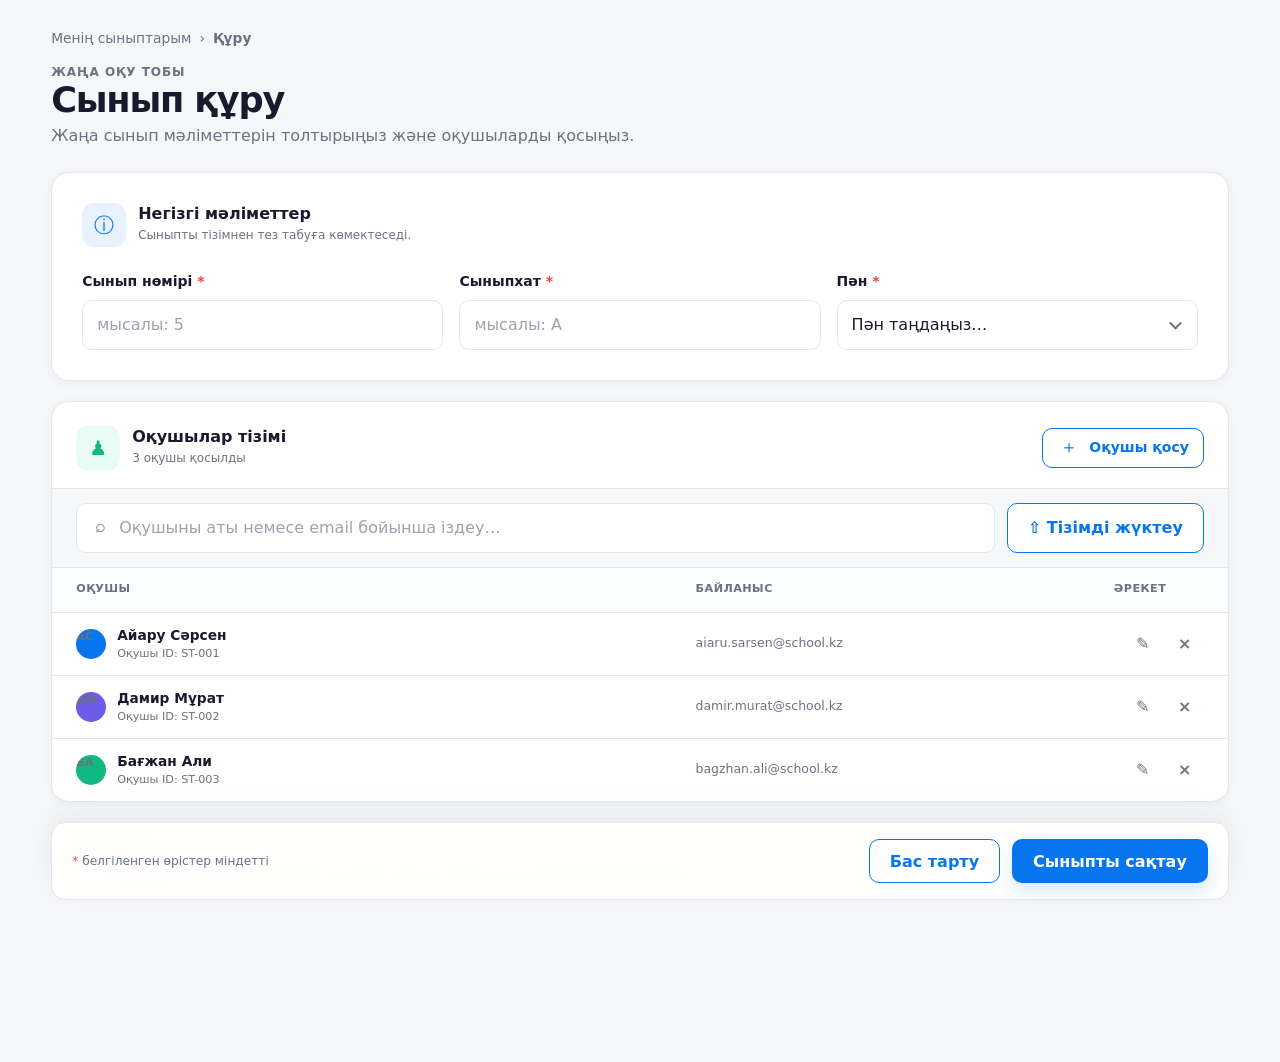
==== class-create.html @ 6f1d169f "Add Daryn AI classes frontend" ====
<!doctype html>
<html lang="kk">
<head>
  <meta charset="utf-8">
  <meta name="viewport" content="width=device-width, initial-scale=1">
  <meta name="description" content="Daryn AI — жаңа сынып құру және оқушыларды қосу.">
  <title>Сынып құру — Daryn AI</title>
  <link rel="icon" href="favicon.svg" type="image/svg+xml">
  <link rel="stylesheet" href="styles.css">
</head>
<body>
  <a class="skip-link" href="#main">Негізгі мазмұнға өту</a>
  <div class="class-shell">
    <main class="app-main class-main" id="main">
      <nav class="breadcrumb" aria-label="Нан үгінділері"><a href="classes.html">Менің сыныптарым</a><span aria-hidden="true">›</span><strong>Құру</strong></nav>
      <header class="classes-page-head">
        <div><p class="eyebrow">Жаңа оқу тобы</p><h1>Сынып құру</h1><p>Жаңа сынып мәліметтерін толтырыңыз және оқушыларды қосыңыз.</p></div>
      </header>

      <form class="class-form-wrap" id="class-form" data-mode="create" action="classes.html">
        <section class="card form-panel" aria-labelledby="base-title">
          <div class="panel-heading"><div class="panel-heading-main"><span class="icon-box" aria-hidden="true">ⓘ</span><div><h2 id="base-title">Негізгі мәліметтер</h2><p>Сыныпты тізімнен тез табуға көмектеседі.</p></div></div></div>
          <div class="class-fields">
            <div class="field"><label for="class-number">Сынып нөмірі <span class="required">*</span></label><input class="control" id="class-number" name="class-number" inputmode="numeric" placeholder="мысалы: 5" required></div>
            <div class="field"><label for="class-letter">Сыныпхат <span class="required">*</span></label><input class="control" id="class-letter" name="class-letter" maxlength="2" placeholder="мысалы: А" required></div>
            <div class="field"><label for="class-subject">Пән <span class="required">*</span></label><span class="select-shell"><select class="select-control" id="class-subject" name="class-subject" required><option value="">Пән таңдаңыз…</option><option>Математика</option><option>Биология</option><option>Қазақстан тарихы</option></select></span></div>
          </div>
        </section>

        <section class="card roster-panel" id="students" aria-labelledby="students-title">
          <div class="panel-heading">
            <div class="panel-heading-main"><span class="icon-box" aria-hidden="true" style="color:var(--success);background:var(--success-soft)">♟</span><div><h2 id="students-title">Оқушылар тізімі</h2><p data-student-count>3 оқушы қосылды</p></div></div>
            <button class="btn btn-secondary btn-sm" type="button" data-action="add-student"><span class="icon" aria-hidden="true">＋</span>Оқушы қосу</button>
          </div>
          <div class="roster-toolbar"><label class="search-wrap"><span class="icon" aria-hidden="true">⌕</span><span class="sr-only">Оқушыны іздеу</span><input class="control" type="search" data-student-search placeholder="Оқушыны аты немесе email бойынша іздеу…"></label><button class="btn btn-secondary" type="button" data-action="import-students">⇧ Тізімді жүктеу</button></div>
          <div class="student-list-head" aria-hidden="true"><span>Оқушы</span><span>Байланыс</span><span>Әрекет</span></div>
          <ol class="student-list" data-student-list>
            <li class="student-row"><div class="student-person"><span class="student-avatar">АС</span><div><strong>Айару Сәрсен</strong><span>Оқушы ID: ST-001</span></div></div><span class="student-contact">aiaru.sarsen@school.kz</span><span class="tag tag-green">Қосылды</span><div class="student-actions"><button class="tool-btn" type="button" aria-label="Айару Сәрсенді өңдеу">✎</button><button class="tool-btn" type="button" aria-label="Айару Сәрсенді жою">×</button></div></li>
            <li class="student-row"><div class="student-person"><span class="student-avatar purple">ДМ</span><div><strong>Дамир Мұрат</strong><span>Оқушы ID: ST-002</span></div></div><span class="student-contact">damir.murat@school.kz</span><span class="tag tag-green">Қосылды</span><div class="student-actions"><button class="tool-btn" type="button" aria-label="Дамир Мұратты өңдеу">✎</button><button class="tool-btn" type="button" aria-label="Дамир Мұратты жою">×</button></div></li>
            <li class="student-row"><div class="student-person"><span class="student-avatar green">БА</span><div><strong>Бағжан Али</strong><span>Оқушы ID: ST-003</span></div></div><span class="student-contact">bagzhan.ali@school.kz</span><span class="tag tag-green">Қосылды</span><div class="student-actions"><button class="tool-btn" type="button" aria-label="Бағжан Алиді өңдеу">✎</button><button class="tool-btn" type="button" aria-label="Бағжан Алиді жою">×</button></div></li>
          </ol>
        </section>

        <aside class="tip-card"><span class="icon" aria-hidden="true">●</span><div><strong>Кеңес</strong><p>Оқушыларды сүйреп апарып ретін өзгерте аласыз. Оқушы атын кейін де өңдеуге болады.</p></div></aside>
        <div class="class-form-actions"><p><span class="required">*</span> белгіленген өрістер міндетті</p><div class="row"><a class="btn btn-secondary" href="classes.html">Бас тарту</a><button class="btn btn-primary" type="submit">Сыныпты сақтау</button></div></div>
      </form>
    </main>

  </div>
  <script src="app.js" defer></script>
</body>
</html>
---- styles.css ----
:root {
  color-scheme: light;
  --primary: #0775ed;
  --primary-hover: #0868d3;
  --primary-dark: #0554b0;
  --primary-light: #e8f2fe;
  --secondary: #6c5ce7;
  --secondary-light: #eeeafd;
  --background: #ffffff;
  --surface: #f5f7fa;
  --surface-strong: #eef2f7;
  --text: #1a1a2e;
  --text-soft: #6b7280;
  --border: #e5e7eb;
  --success: #10b981;
  --success-soft: #e8fbf4;
  --error: #ef4444;
  --error-soft: #fff0f0;
  --warning: #f59e0b;
  --warning-soft: #fff8e5;
  --team-b: #ff6b35;
  --shadow-sm: 0 2px 8px rgb(15 23 42 / 0.05);
  --shadow-md: 0 14px 34px rgb(15 23 42 / 0.09);
  --radius-sm: 8px;
  --radius-md: 12px;
  --radius-lg: 18px;
  --sidebar: 240px;
  --content: 1240px;
  --space-1: 4px;
  --space-2: 8px;
  --space-3: 12px;
  --space-4: 16px;
  --space-6: 24px;
  --space-8: 32px;
  --space-12: 48px;
  --space-16: 64px;
  --space-24: 96px;
  font-family: Inter, ui-sans-serif, system-ui, -apple-system, BlinkMacSystemFont, "Segoe UI", sans-serif;
  font-synthesis: none;
}

* { box-sizing: border-box; }
html { scroll-behavior: smooth; }
body { margin: 0; color: var(--text); background: var(--background); line-height: 1.5; }
button, input, textarea, select { font: inherit; }
button, a, summary, select { -webkit-tap-highlight-color: transparent; }
button { border: 0; }
a { color: inherit; text-decoration: none; }
img, svg { display: block; max-width: 100%; }
h1, h2, h3, h4, p { margin-top: 0; }
h1 { font-size: clamp(2rem, 4vw, 3rem); line-height: 1.08; letter-spacing: -0.035em; }
h2 { font-size: clamp(1.7rem, 3vw, 2.25rem); line-height: 1.15; letter-spacing: -0.025em; }
h3 { font-size: clamp(1.25rem, 2vw, 1.75rem); line-height: 1.22; }
h4 { font-size: 1.375rem; line-height: 1.3; }
:focus-visible { outline: 3px solid rgb(7 117 237 / 0.28); outline-offset: 3px; }
::selection { color: #fff; background: var(--primary); }

.skip-link { position: fixed; top: 8px; left: 8px; z-index: 100; padding: 10px 14px; border-radius: 8px; color: #fff; background: var(--primary-dark); transform: translateY(-160%); }
.skip-link:focus { transform: translateY(0); }
.sr-only { position: absolute; width: 1px; height: 1px; padding: 0; margin: -1px; overflow: hidden; clip: rect(0, 0, 0, 0); white-space: nowrap; border: 0; }
.muted { color: var(--text-soft); }
.caption { font-size: 0.75rem; color: var(--text-soft); }
.eyebrow { margin-bottom: 8px; color: var(--primary); font-size: 0.75rem; font-weight: 800; letter-spacing: 0.08em; text-transform: uppercase; }
.stack { display: grid; gap: var(--space-4); }
.row { display: flex; align-items: center; gap: var(--space-3); }
.row-between { display: flex; align-items: center; justify-content: space-between; gap: var(--space-4); }
.icon { display: inline-grid; width: 24px; height: 24px; flex: 0 0 24px; place-items: center; font-size: 1.15rem; line-height: 1; }
.icon-box { display: inline-grid; width: 44px; height: 44px; flex: 0 0 44px; place-items: center; border-radius: 12px; color: var(--primary); background: var(--primary-light); font-size: 1.25rem; }
.divider { height: 1px; margin: var(--space-6) 0; background: var(--border); }

/* Buttons */
.btn { display: inline-flex; min-height: 44px; align-items: center; justify-content: center; gap: 8px; padding: 10px 20px; border: 1px solid transparent; border-radius: 10px; font-weight: 750; line-height: 1.2; cursor: pointer; transition: 160ms ease; }
.btn:hover { transform: translateY(-1px); }
.btn:active { transform: translateY(0); }
.btn-primary { color: #fff; background: var(--primary); box-shadow: 0 8px 18px rgb(7 117 237 / 0.17); }
.btn-primary:hover { background: var(--primary-hover); }
.btn-primary:active { background: var(--primary-dark); }
.btn-secondary { color: var(--primary); border-color: var(--primary); background: #fff; }
.btn-secondary:hover { background: var(--primary-light); }
.btn-ghost { color: var(--primary); background: transparent; }
.btn-ghost:hover { background: var(--primary-light); }
.btn-success { color: #fff; background: var(--success); }
.btn-danger { color: #fff; background: var(--error); }
.btn[disabled], .btn.is-disabled { color: #a9afb9; border-color: #e4e7eb; background: #eef0f3; box-shadow: none; cursor: not-allowed; transform: none; }
.btn-sm { min-height: 36px; padding: 7px 14px; font-size: 0.875rem; }
.btn-lg { min-height: 52px; padding: 14px 26px; font-size: 1.0625rem; }
.btn-icon { width: 44px; padding: 0; border-radius: 50%; }
.btn-block { width: 100%; }

/* Forms */
.field { display: grid; gap: 8px; }
.field > label, .field-label { color: var(--text); font-size: 0.875rem; font-weight: 750; }
.control, .select-control, .textarea-control { width: 100%; min-height: 48px; padding: 12px 14px; color: var(--text); border: 1px solid var(--border); border-radius: 10px; background: #fff; transition: 160ms ease; }
.control::placeholder, .textarea-control::placeholder { color: #9ca3af; }
.control:hover, .select-control:hover, .textarea-control:hover { border-color: #bdc7d5; }
.control:focus, .select-control:focus, .textarea-control:focus { border-color: var(--primary); outline: 3px solid rgb(7 117 237 / 0.13); }
.control:disabled, .select-control:disabled, .textarea-control:disabled { color: #9ca3af; background: var(--surface); cursor: not-allowed; }
.select-shell { position: relative; display: block; min-width: 0; }
.select-shell::after {
  content: "";
  position: absolute;
  top: 50%;
  right: 18px;
  width: 7px;
  height: 7px;
  border-right: 2px solid var(--text-soft);
  border-bottom: 2px solid var(--text-soft);
  pointer-events: none;
  transform: translateY(-70%) rotate(45deg);
  transition: border-color 160ms ease;
}
.select-shell:focus-within::after { border-color: var(--primary); }
.select-shell .select-control {
  padding-right: 44px;
  appearance: none;
  -webkit-appearance: none;
  cursor: pointer;
}
.select-shell .select-control::-ms-expand { display: none; }
.select-control option { color: var(--text); background: #fff; }
.textarea-control { min-height: 112px; resize: vertical; }
.field-error .control { border-color: var(--error); }
.field-error .hint { color: var(--error); }
.field-success .control { padding-right: 44px; border-color: var(--success); background: linear-gradient(90deg, #fff 90%, var(--success-soft)); }
.hint { color: var(--text-soft); font-size: 0.75rem; }
.search-wrap { position: relative; }
.search-wrap .control { padding-left: 42px; }
.search-wrap .icon { position: absolute; top: 12px; left: 12px; color: var(--text-soft); }
.checkbox-row { display: flex; align-items: flex-start; gap: 10px; font-size: 0.9rem; }
.checkbox-row input { width: 18px; height: 18px; margin-top: 2px; accent-color: var(--primary); }
.segmented { display: grid; grid-template-columns: repeat(4, minmax(64px, 1fr)); gap: 8px; }
.segmented input { position: absolute; opacity: 0; pointer-events: none; }
.segmented label { display: grid; min-height: 42px; place-items: center; border: 1px solid var(--border); border-radius: 9px; cursor: pointer; }
.segmented input:checked + label { color: #fff; border-color: var(--primary); background: var(--primary); }

/* Shared cards and badges */
.card { border: 1px solid var(--border); border-radius: var(--radius-lg); background: #fff; box-shadow: var(--shadow-sm); }
.card-pad { padding: clamp(18px, 2.4vw, 28px); }
.tag { display: inline-flex; min-height: 28px; align-items: center; gap: 6px; padding: 4px 11px; border-radius: 8px; font-size: 0.8125rem; font-weight: 750; white-space: nowrap; }
.tag-blue { color: #075fbf; background: #e7f2ff; }
.tag-green { color: #087e59; background: #dcfaee; }
.tag-purple { color: #5946c7; background: #ede9fe; }
.tag-orange { color: #a34716; background: #fff0e5; }
.tag-yellow { color: #845300; background: #fff4c7; }
.tag-red { color: #b4232d; background: #fee7e7; }
.badge-solid { color: #fff; }
.bg-blue { background: var(--primary); }
.bg-purple { background: var(--secondary); }
.bg-green { background: var(--success); }
.bg-orange { background: #e98213; }
.bg-red { background: var(--error); }
.difficulty { display: inline-flex; align-items: center; gap: 8px; }
.difficulty::before { width: 10px; height: 10px; border-radius: 50%; background: currentColor; content: ""; }

/* App shell */
.app-shell { min-height: 100dvh; padding-left: var(--sidebar); background: var(--surface); }
.sidebar { position: fixed; inset: 0 auto 0 0; z-index: 30; display: flex; width: var(--sidebar); flex-direction: column; padding: 24px 16px; border-right: 1px solid var(--border); background: #fff; }
.brand { display: flex; align-items: center; gap: 10px; padding: 0 10px 24px; color: var(--primary); font-size: 1.35rem; font-weight: 850; letter-spacing: -0.03em; }
.brand-mark { display: grid; width: 34px; height: 34px; place-items: center; border-radius: 10px; color: #fff; background: linear-gradient(145deg, #1a8eff, var(--primary-dark)); font-size: 0.95rem; }
.side-nav { display: grid; gap: 5px; }
.side-nav a { display: flex; min-height: 44px; align-items: center; gap: 12px; padding: 10px 12px; border-radius: 10px; color: var(--text-soft); font-size: 0.9rem; font-weight: 650; }
.side-nav a:hover { color: var(--text); background: var(--surface); }
.side-nav a[aria-current="page"] { color: var(--primary); background: var(--primary-light); }
.side-section { margin: 22px 12px 8px; color: #9ca3af; font-size: 0.68rem; font-weight: 800; letter-spacing: 0.09em; text-transform: uppercase; }
.profile-mini { display: flex; align-items: center; gap: 10px; margin-top: auto; padding: 12px 10px 0; border-top: 1px solid var(--border); }
.avatar { display: grid; width: 42px; height: 42px; flex: 0 0 42px; place-items: center; border-radius: 50%; color: var(--primary); background: var(--primary-light); font-weight: 850; }
.profile-mini strong { display: block; font-size: 0.82rem; }
.profile-mini span { color: var(--text-soft); font-size: 0.72rem; }
.app-main { width: 100%; max-width: 1600px; margin: 0 auto; padding: 28px clamp(20px, 4vw, 52px) 64px; }
.app-topbar { display: flex; min-height: 64px; align-items: center; justify-content: space-between; gap: 20px; margin-bottom: 26px; }
.app-topbar h1 { margin: 0; font-size: clamp(1.45rem, 2.5vw, 2rem); }
.top-actions { display: flex; align-items: center; gap: 10px; }
.mobile-bar { display: none; }
.bottom-nav { display: none; }

.tabs { display: flex; gap: 24px; margin-bottom: 24px; border-bottom: 1px solid var(--border); overflow-x: auto; scrollbar-width: none; }
.tabs a, .tabs button { min-height: 44px; flex: 0 0 auto; padding: 10px 2px; color: var(--text-soft); border-bottom: 3px solid transparent; background: none; font-weight: 700; cursor: pointer; }
.tabs a[aria-current="page"], .tabs button.is-active { color: var(--primary); border-bottom-color: var(--primary); }

/* Presentation dashboard */
.section-head { display: flex; align-items: end; justify-content: space-between; gap: 16px; margin: 34px 0 16px; }
.section-head h2 { margin: 0; font-size: 1.15rem; }
.text-link { color: var(--primary); font-size: 0.86rem; font-weight: 750; }
.presentation-grid { display: grid; grid-template-columns: repeat(3, minmax(0, 1fr)); gap: 18px; }
.presentation-grid.compact { grid-template-columns: repeat(4, minmax(0, 1fr)); }
.presentation-card { position: relative; min-height: 154px; padding: 20px; overflow: hidden; border: 1px solid transparent; border-radius: 14px; box-shadow: var(--shadow-sm); }
.presentation-card::after { position: absolute; right: -38px; bottom: -52px; width: 128px; height: 128px; border: 22px solid rgb(255 255 255 / 0.52); border-radius: 50%; content: ""; }
.presentation-card h3 { max-width: 82%; margin: 20px 0 6px; font-size: 1.05rem; }
.presentation-card p { max-width: 78%; margin: 0; color: var(--text-soft); font-size: 0.78rem; }
.presentation-grid.compact .presentation-card { min-height: 196px; }
.presentation-grid.compact .presentation-card p { display: -webkit-box; max-width: 72%; overflow: hidden; -webkit-box-orient: vertical; -webkit-line-clamp: 2; line-height: 1.3; }
.presentation-card .tag { position: relative; z-index: 1; }
.tone-mint { border-color: #bee8d6; background: #eaf9f2; }
.tone-sky { border-color: #bddcf7; background: #eaf5ff; }
.tone-lilac { border-color: #d9cff8; background: #f1edff; }
.tone-sand { border-color: #f1ddb0; background: #fff7df; }
.tone-rose { border-color: #efcbd0; background: #fff1f3; }
.tone-slate { border-color: #d6dde8; background: #f5f7fa; }
.card-meta { position: absolute; right: 18px; bottom: 14px; left: 18px; z-index: 2; display: flex; justify-content: space-between; color: var(--text-soft); font-size: 0.72rem; }
.create-card { display: grid; min-height: 154px; place-items: center; padding: 20px; border: 1.5px dashed #bdc9da; border-radius: 14px; color: var(--primary); background: #fff; text-align: center; }
.create-card .plus { display: grid; width: 42px; height: 42px; margin: 0 auto 10px; place-items: center; border-radius: 50%; color: #fff; background: var(--primary); font-size: 1.5rem; }
.pagination { display: flex; align-items: center; justify-content: flex-end; gap: 8px; margin-top: 24px; }
.page-pill { display: grid; min-width: 36px; height: 36px; place-items: center; border: 1px solid var(--border); border-radius: 8px; background: #fff; }
.page-pill.active { color: #fff; border-color: var(--primary); background: var(--primary); }

/* Generator */
.generator-wrap { max-width: 860px; margin: 0 auto; }
.generator-card { padding: clamp(22px, 4vw, 42px); }
.generator-card h2 { margin-bottom: 6px; font-size: 1.6rem; }
.form-grid { display: grid; grid-template-columns: repeat(2, minmax(0, 1fr)); gap: 18px; }
.form-grid .full { grid-column: 1 / -1; }
.theme-grid { display: grid; grid-template-columns: repeat(4, minmax(90px, 1fr)); gap: 12px; }
.theme-option { position: relative; }
.theme-option input { position: absolute; opacity: 0; }
.theme-option label { display: grid; gap: 8px; color: var(--text-soft); font-size: 0.75rem; cursor: pointer; }
.theme-swatch { height: 74px; border: 2px solid transparent; border-radius: 10px; box-shadow: inset 0 0 0 1px rgb(15 23 42 / 0.08); }
.theme-option input:checked + label .theme-swatch { border-color: var(--primary-dark); outline: 3px solid rgb(7 117 237 / 0.18); }
.swatch-classic { background: linear-gradient(135deg, #1b8df8, #0754b2); }
.swatch-light { background: linear-gradient(135deg, #f6fbff 58%, #76b9fb 58%); }
.swatch-warm { background: linear-gradient(135deg, #fff7df 58%, #ffb34c 58%); }
.swatch-dark { background: linear-gradient(135deg, #11152d 58%, #705be9 58%); }
.form-actions { display: flex; justify-content: flex-end; gap: 10px; margin-top: 26px; }

/* Classes */
.class-shell { min-height: 100dvh; background: var(--surface); }
.class-main { max-width: none; }
.classes-page-head { display: flex; align-items: flex-start; justify-content: space-between; gap: 24px; margin-bottom: 24px; }
.classes-page-head h1 { margin-bottom: 5px; font-size: clamp(1.7rem, 3vw, 2.2rem); }
.classes-page-head p { margin: 0; color: var(--text-soft); }
.class-stats { display: grid; grid-template-columns: repeat(3, minmax(0, 1fr)) auto; align-items: center; gap: 0; padding: 20px; }
.class-stat { display: grid; min-width: 0; grid-template-columns: 48px minmax(0, 1fr); align-items: center; gap: 12px; padding: 0 20px; border-right: 1px solid var(--border); }
.class-stat:first-child { padding-left: 0; }
.class-stat:nth-child(3) { border-right: 0; }
.class-stat strong { display: block; font-size: 1.45rem; line-height: 1.15; }
.class-stat span:last-child { color: var(--text-soft); font-size: 0.76rem; font-weight: 650; }
.class-stat-badges { display: flex; flex-wrap: wrap; justify-content: flex-end; gap: 8px; padding-left: 20px; }
.view-mode-input { position: absolute; width: 1px; height: 1px; opacity: 0; }
.class-toolbar { display: grid; grid-template-columns: minmax(240px, 1fr) 180px 170px auto; gap: 12px; margin: 24px 0 18px; }
.view-toggle { display: flex; gap: 8px; }
.view-toggle .tool-btn { border: 1px solid var(--border); background: #fff; box-shadow: var(--shadow-sm); cursor: pointer; }
#class-view-grid:checked ~ .class-toolbar .view-toggle label[for="class-view-grid"],
#class-view-list:checked ~ .class-toolbar .view-toggle label[for="class-view-list"] {
  color: var(--primary);
  border-color: #bfdbfe;
  background: var(--primary-light);
}
#class-view-grid:focus-visible ~ .class-toolbar .view-toggle label[for="class-view-grid"],
#class-view-list:focus-visible ~ .class-toolbar .view-toggle label[for="class-view-list"] {
  outline: 3px solid rgb(7 117 237 / 0.28);
  outline-offset: 3px;
}
.classes-grid { display: grid; grid-template-columns: repeat(3, minmax(0, 1fr)); gap: 18px; }
#class-view-list:checked ~ .classes-grid { grid-template-columns: 1fr; }
#class-view-list:checked ~ .classes-grid .class-card {
  display: grid;
  grid-template-columns: minmax(230px, 1.2fr) 240px minmax(220px, 1fr) 220px;
  align-items: center;
  gap: 20px;
}
#class-view-list:checked ~ .classes-grid .class-metrics { margin: 0; }
#class-view-list:checked ~ .classes-grid .class-students-preview { min-width: 0; }
#class-view-list:checked ~ .classes-grid .class-card-actions { margin: 0; padding: 0; border-top: 0; }
.class-card { padding: 20px; }
.class-card-head { display: grid; grid-template-columns: 48px minmax(0, 1fr) auto; align-items: start; gap: 12px; }
.class-mark { display: grid; width: 48px; height: 48px; place-items: center; border-radius: 14px; color: #fff; background: linear-gradient(145deg, #4e8dff, #1754da); font-weight: 850; }
.class-mark.purple { background: linear-gradient(145deg, #a152ef, #7622dc); }
.class-mark.green { background: linear-gradient(145deg, #22c998, #078877); }
.class-mark.orange { background: linear-gradient(145deg, #ffaf40, #df7310); }
.class-mark.rose { background: linear-gradient(145deg, #fb6e9b, #d6306d); }
.class-mark.indigo { background: linear-gradient(145deg, #6f7cff, #4436c7); }
.class-card h2 { margin: 3px 0 2px; font-size: 1rem; letter-spacing: 0; }
.class-subject { margin: 0; color: var(--text-soft); font-size: 0.78rem; }
.class-metrics { display: grid; grid-template-columns: repeat(2, minmax(0, 1fr)); gap: 10px; margin: 18px 0; }
.class-metric { padding: 14px 12px; border-radius: 11px; background: var(--surface); }
.class-metric strong { display: block; margin-bottom: 3px; font-size: 1.1rem; }
.class-metric span { color: var(--text-soft); font-size: 0.68rem; font-weight: 650; }
.class-students-preview { display: flex; min-height: 38px; align-items: center; justify-content: space-between; gap: 12px; }
.avatar-stack { display: flex; padding-left: 4px; }
.avatar-stack .student-avatar { margin-left: -6px; border: 2px solid #fff; }
.student-avatar { display: grid; width: 30px; height: 30px; flex: 0 0 30px; place-items: center; border-radius: 50%; color: #fff; background: var(--primary); font-size: 0.62rem; font-weight: 800; }
.student-avatar.green { background: var(--success); }
.student-avatar.purple { background: var(--secondary); }
.student-avatar.orange { background: var(--warning); }
.student-avatar.rose { background: #ec4899; }
.student-avatar.slate { background: #94a3b8; }
.class-card-actions { display: grid; grid-template-columns: repeat(2, minmax(0, 1fr)); gap: 8px; padding-top: 16px; margin-top: 12px; border-top: 1px solid var(--border); }
.class-form-wrap { display: grid; gap: 20px; }
.breadcrumb { display: flex; flex-wrap: wrap; align-items: center; gap: 8px; margin-bottom: 14px; color: var(--text-soft); font-size: 0.86rem; }
.breadcrumb a:hover { color: var(--primary); }
.form-panel { padding: clamp(20px, 3vw, 30px); }
.panel-heading { display: flex; align-items: center; justify-content: space-between; gap: 18px; margin-bottom: 24px; }
.panel-heading-main { display: flex; align-items: center; gap: 12px; }
.panel-heading h2 { margin: 0 0 2px; font-size: 1rem; letter-spacing: 0; }
.panel-heading p { margin: 0; color: var(--text-soft); font-size: 0.75rem; }
.class-fields { display: grid; grid-template-columns: repeat(3, minmax(0, 1fr)); gap: 16px; }
.required { color: var(--error); }
.roster-panel { padding: 0; overflow: hidden; scroll-margin-top: 18px; }
.roster-panel .panel-heading { padding: 24px 24px 18px; margin: 0; }
.roster-toolbar { display: grid; grid-template-columns: minmax(220px, 1fr) auto; gap: 12px; padding: 14px 24px; border-top: 1px solid var(--border); border-bottom: 1px solid var(--border); background: var(--surface); }
.student-list { padding: 0; margin: 0; list-style: none; }
.student-list-head, .student-row { display: grid; grid-template-columns: minmax(220px, 1.5fr) minmax(180px, 1fr) 90px; align-items: center; gap: 16px; padding: 12px 24px; }
.student-list-head { min-height: 44px; color: var(--text-soft); background: #fbfcfd; font-size: 0.7rem; font-weight: 800; letter-spacing: 0.04em; text-transform: uppercase; }
.student-row { min-height: 62px; border-top: 1px solid var(--border); }
.student-row[hidden], .class-card[hidden] { display: none !important; }
.student-list-head + .student-row { border-top: 0; }
.student-row:hover { background: #fbfdff; }
.student-person { display: flex; min-width: 0; align-items: center; gap: 11px; }
.student-person strong, .student-person span { overflow: hidden; text-overflow: ellipsis; white-space: nowrap; }
.student-person strong { display: block; font-size: 0.86rem; }
.student-person span { display: block; color: var(--text-soft); font-size: 0.7rem; }
.student-contact { min-width: 0; overflow: hidden; color: var(--text-soft); font-size: 0.78rem; text-overflow: ellipsis; white-space: nowrap; }
.student-row > .tag { display: none; }
.student-actions { display: flex; justify-content: flex-end; gap: 4px; }
.tip-card { display: flex; align-items: flex-start; gap: 12px; padding: 18px 22px; color: #9a5500; border: 1px solid #f6c643; border-radius: 14px; background: #fff9e9; }
.tip-card strong { display: block; margin-bottom: 2px; font-size: 0.85rem; }
.tip-card p { margin: 0; color: #bd6b05; font-size: 0.76rem; }
.class-form-actions { position: sticky; bottom: 0; z-index: 20; display: flex; align-items: center; justify-content: space-between; gap: 16px; padding: 16px 20px; border: 1px solid var(--border); border-radius: 14px; background: rgb(255 255 255 / 0.94); box-shadow: 0 -10px 30px rgb(15 23 42 / 0.06); backdrop-filter: blur(14px); }
.class-form-actions p { margin: 0; color: var(--text-soft); font-size: 0.76rem; }
.class-form-actions .row { flex-wrap: wrap; }
.empty-filter-message { padding: 34px 20px; margin: 0; color: var(--text-soft); border: 1px dashed var(--border); border-radius: 14px; background: #fff; text-align: center; }
.student-dialog {
  width: min(calc(100% - 32px), 520px);
  padding: 0;
  border: 0;
  border-radius: 18px;
  color: var(--text);
  background: #fff;
  box-shadow: 0 24px 80px rgb(15 23 42 / 0.24);
}
.student-dialog::backdrop { background: rgb(15 23 42 / 0.48); backdrop-filter: blur(3px); }
.student-dialog-card { padding: 24px; }
.student-dialog-head { display: flex; align-items: flex-start; justify-content: space-between; gap: 18px; margin-bottom: 22px; }
.student-dialog-head h2 { margin: 2px 0 0; font-size: 1.3rem; }
.student-dialog-fields { display: grid; gap: 16px; }
.student-dialog-actions { display: flex; justify-content: flex-end; gap: 10px; padding-top: 22px; margin-top: 22px; border-top: 1px solid var(--border); }
.app-toast {
  position: fixed;
  right: 22px;
  bottom: 22px;
  z-index: 100;
  max-width: min(420px, calc(100% - 32px));
  padding: 13px 18px;
  color: #fff;
  border-radius: 12px;
  background: #0f766e;
  box-shadow: 0 14px 38px rgb(15 23 42 / 0.22);
  font-size: 0.86rem;
  font-weight: 750;
  opacity: 0;
  pointer-events: none;
  transform: translateY(12px);
  transition: opacity 180ms ease, transform 180ms ease;
}
.app-toast[data-type="warning"] { background: #b45309; }
.app-toast.is-visible { opacity: 1; transform: translateY(0); }

/* Editor */
.editor-page { min-height: 100dvh; background: #e9edf3; }
.editor-topbar { position: sticky; top: 0; z-index: 30; display: grid; min-height: 64px; grid-template-columns: 280px 1fr 310px; align-items: center; gap: 14px; padding: 0 18px; border-bottom: 1px solid var(--border); background: #fff; }
.editor-topbar .brand { padding: 0; font-size: 1rem; }
.format-tools { display: flex; align-items: center; justify-content: center; gap: 5px; }
.tool-btn { display: grid; min-width: 38px; height: 38px; padding: 0 9px; place-items: center; border-radius: 8px; color: var(--text-soft); background: transparent; font-weight: 750; cursor: pointer; }
.tool-btn:hover, .tool-btn.active { color: var(--primary); background: var(--primary-light); }
.editor-actions { display: flex; justify-content: flex-end; gap: 8px; }
.editor-layout { display: grid; min-height: calc(100dvh - 64px); grid-template-columns: 230px minmax(0, 1fr) 300px; }
.slides-panel, .settings-panel { padding: 18px; background: #fff; }
.slides-panel { border-right: 1px solid var(--border); }
.settings-panel { border-left: 1px solid var(--border); }
.panel-title { display: flex; align-items: center; justify-content: space-between; margin-bottom: 14px; font-size: 0.85rem; font-weight: 800; }
.slide-list { display: grid; gap: 12px; counter-reset: slides; }
.slide-thumb { position: relative; aspect-ratio: 16 / 9; margin-left: 22px; border: 2px solid transparent; border-radius: 8px; background: #fff; box-shadow: inset 0 0 0 1px var(--border); overflow: hidden; }
.slide-thumb::before { position: absolute; left: -22px; color: var(--text-soft); counter-increment: slides; content: counter(slides); font-size: 0.7rem; }
.slide-thumb.active { border-color: var(--primary); }
.mini-band { height: 32%; background: linear-gradient(100deg, #188bf7, #0665cf); }
.mini-lines { display: grid; gap: 5px; padding: 10px; }
.mini-lines i { display: block; width: 58%; height: 4px; border-radius: 4px; background: #d8dee8; }
.mini-lines i:first-child { width: 32%; background: #60aaf0; }
.editor-canvas { display: grid; min-width: 0; place-items: center; padding: clamp(24px, 5vw, 70px); overflow: auto; }
.slide-stage { position: relative; width: min(100%, 900px); aspect-ratio: 16 / 9; overflow: hidden; border-radius: 4px; background: #fff; box-shadow: 0 18px 46px rgb(15 23 42 / 0.16); }
.slide-hero { position: relative; display: grid; height: 48%; place-items: center; overflow: hidden; color: #fff; background: linear-gradient(120deg, #1d91fa, #0763c8); text-align: center; }
.slide-hero::before, .slide-hero::after { position: absolute; width: 190px; height: 190px; border-radius: 50%; background: rgb(255 255 255 / 0.07); content: ""; }
.slide-hero::before { top: -90px; left: -40px; }
.slide-hero::after { right: -65px; bottom: -110px; }
.slide-hero h1 { margin: 0 0 8px; font-size: clamp(1.6rem, 4vw, 3.5rem); }
.slide-body { display: flex; height: 52%; align-items: flex-end; justify-content: space-between; padding: clamp(18px, 4vw, 46px); color: var(--text-soft); font-size: 0.9rem; }
.settings-panel .field { margin-bottom: 16px; }
.color-dots { display: flex; gap: 8px; }
.color-dot { width: 26px; height: 26px; border: 3px solid #fff; border-radius: 50%; box-shadow: 0 0 0 1px var(--border); }
.color-dot.selected { box-shadow: 0 0 0 2px var(--primary); }

/* UI kit documentation */
.kit-body { background: #fff; }
.kit-header { position: sticky; top: 0; z-index: 40; border-bottom: 1px solid var(--border); background: rgb(255 255 255 / 0.93); backdrop-filter: blur(18px); }
.kit-header-inner { display: flex; width: min(100% - 32px, var(--content)); min-height: 68px; align-items: center; justify-content: space-between; gap: 20px; margin: auto; }
.kit-header .brand { padding: 0; }
.kit-nav { display: flex; gap: 18px; overflow-x: auto; }
.kit-nav a { color: var(--text-soft); font-size: 0.86rem; font-weight: 700; white-space: nowrap; }
.kit-nav a:hover { color: var(--primary); }
.kit-main { width: min(100% - 32px, var(--content)); margin: 0 auto; padding: 64px 0 96px; }
.kit-hero { display: grid; grid-template-columns: 1.3fr 0.7fr; align-items: end; gap: 40px; padding-bottom: 60px; border-bottom: 1px solid var(--border); }
.kit-hero h1 { max-width: 760px; margin-bottom: 16px; color: var(--primary); }
.kit-hero p { max-width: 690px; color: var(--text-soft); font-size: 1.1rem; }
.kit-summary { display: grid; grid-template-columns: repeat(2, 1fr); gap: 10px; }
.summary-chip { padding: 14px; border-radius: 12px; background: var(--surface); }
.summary-chip strong { display: block; font-size: 1.25rem; }
.summary-chip span { color: var(--text-soft); font-size: 0.75rem; }
.kit-section { padding: 68px 0; border-bottom: 1px solid var(--border); scroll-margin-top: 70px; }
.kit-section-head { max-width: 780px; margin-bottom: 32px; }
.kit-section-head h2 { margin-bottom: 8px; }
.kit-section-head p { color: var(--text-soft); }
.demo-surface { padding: clamp(18px, 4vw, 38px); border: 1px solid var(--border); border-radius: var(--radius-lg); background: #fff; box-shadow: var(--shadow-sm); }
.demo-surface + .demo-surface { margin-top: 20px; }
.demo-label { margin-bottom: 16px; color: var(--text-soft); font-size: 0.72rem; font-weight: 800; letter-spacing: 0.07em; text-transform: uppercase; }
.swatch-grid { display: grid; grid-template-columns: repeat(5, minmax(0, 1fr)); gap: 18px; }
.color-card { overflow: hidden; border: 1px solid var(--border); border-radius: 12px; }
.color-preview { height: 92px; }
.color-info { padding: 12px; }
.color-info strong { display: block; font-size: 0.86rem; }
.color-info code { color: var(--text-soft); font-size: 0.72rem; }
.type-scale { display: grid; gap: 4px; }
.type-row { display: grid; grid-template-columns: 170px 1fr; align-items: baseline; gap: 24px; padding: 18px 0; border-bottom: 1px solid var(--border); }
.type-row:last-child { border-bottom: 0; }
.type-meta { color: var(--text-soft); font-size: 0.78rem; }
.type-sample { margin: 0; }
.type-h1 { font-size: clamp(2rem, 4vw, 3rem); font-weight: 800; line-height: 1.08; letter-spacing: -0.035em; }
.type-h2 { font-size: clamp(1.7rem, 3vw, 2.25rem); font-weight: 800; line-height: 1.15; letter-spacing: -0.025em; }
.type-h3 { font-size: clamp(1.25rem, 2vw, 1.75rem); font-weight: 700; line-height: 1.22; }
.type-h4 { font-size: 1.375rem; font-weight: 700; line-height: 1.3; }
.button-demo { display: flex; flex-wrap: wrap; align-items: center; gap: 14px; }
.field-demo { display: grid; grid-template-columns: repeat(3, minmax(0, 1fr)); gap: 20px; }
.tag-demo { display: flex; flex-wrap: wrap; gap: 12px; }
.icon-grid { display: grid; grid-template-columns: repeat(8, minmax(70px, 1fr)); gap: 16px; }
.icon-sample { display: grid; min-height: 92px; place-items: center; padding: 12px 6px; border-radius: 12px; background: var(--surface); text-align: center; }
.icon-sample .icon { margin-bottom: 7px; color: var(--text); font-size: 1.45rem; }
.icon-sample span:last-child { color: var(--text-soft); font-size: 0.68rem; }
.game-card-grid, .catalog-grid, .feature-grid, .pricing-grid, .profile-grid, .alert-grid, .stats-grid { display: grid; gap: 18px; }
.game-card-grid { grid-template-columns: repeat(2, minmax(0, 1fr)); }
.game-type-card { position: relative; min-height: 260px; padding: 28px; overflow: hidden; color: #fff; border-radius: 18px; box-shadow: var(--shadow-md); }
.game-type-card::after { position: absolute; right: -60px; bottom: -80px; width: 210px; height: 210px; border: 34px solid rgb(255 255 255 / 0.08); border-radius: 50%; content: ""; }
.game-blue { background: linear-gradient(120deg, #116cd2, #073e98); }
.game-purple { background: linear-gradient(120deg, #6c55d9, #43309d); }
.game-type-card .icon-box { color: #fff; border: 1px solid rgb(255 255 255 / 0.25); background: transparent; }
.game-type-card h3 { margin: 22px 0 8px; }
.game-type-card p { max-width: 440px; color: rgb(255 255 255 / 0.76); }
.game-type-card .btn { position: absolute; right: 24px; bottom: 24px; z-index: 2; }
.quiz-card { padding: 28px; }
.quiz-top { display: flex; justify-content: space-between; gap: 20px; }
.answer-list { display: grid; gap: 10px; margin-top: 20px; }
.answer { padding: 14px 18px; border: 1px solid var(--border); border-radius: 10px; font-weight: 650; }
.answer.selected { color: #0668c9; border: 2px solid var(--primary); background: var(--primary-light); }
.result-card { display: grid; place-items: center; padding: 34px; background: var(--surface); text-align: center; }
.result-card .trophy { color: var(--warning); font-size: 3rem; }
.result-stats { width: 100%; margin: 18px 0; padding: 16px; border-radius: 12px; background: #fff; }
.catalog-grid, .pricing-grid, .profile-grid { grid-template-columns: repeat(3, minmax(0, 1fr)); }
.catalog-card { overflow: hidden; }
.catalog-cover { height: 148px; margin: 14px; border-radius: 14px; }
.catalog-content { padding: 0 16px 18px; }
.catalog-content h3 { margin-bottom: 6px; font-size: 1.05rem; }
.catalog-content p { min-height: 48px; color: var(--text-soft); font-size: 0.82rem; }
.feature-grid { grid-template-columns: repeat(4, minmax(0, 1fr)); }
.feature-card { padding: 20px; background: var(--surface); }
.feature-card h3 { margin: 18px 0 6px; font-size: 1rem; }
.feature-card p { margin: 0; color: var(--text-soft); font-size: 0.82rem; }
.price-card { display: flex; min-height: 420px; flex-direction: column; padding: 26px; }
.price-card.popular { color: #fff; border-color: var(--primary); background: var(--primary); transform: translateY(-10px); }
.price { margin: 10px 0 20px; font-size: 2rem; font-weight: 850; }
.check-list { display: grid; gap: 10px; padding: 0; margin: 0 0 24px; list-style: none; }
.check-list li::before { margin-right: 9px; color: var(--success); content: "✓"; font-weight: 900; }
.popular .check-list li::before { color: #dff8ee; }
.price-card .btn { align-self: flex-start; margin-top: auto; }
.profile-card { padding: 22px; }
.profile-card h3 { margin: 16px 0 4px; font-size: 1rem; }
.profile-card p { color: var(--text-soft); font-size: 0.82rem; }
.profile-stats { display: flex; justify-content: space-between; color: var(--text-soft); font-size: 0.75rem; }
.testimonial { max-width: 520px; padding: 26px; }
.testimonial blockquote { margin: 0 0 18px; padding-left: 16px; border-left: 4px solid var(--primary); font-size: 1.05rem; font-style: italic; }
.promo-card { display: grid; grid-template-columns: 1fr 190px; align-items: center; gap: 24px; padding: 28px; overflow: hidden; }
.promo-card.blue { background: var(--primary-light); }
.promo-card.green { background: var(--success-soft); }
.promo-art { height: 120px; border-radius: 18px; background: linear-gradient(135deg, var(--primary), var(--primary-dark)); }
.promo-card.green .promo-art { background: linear-gradient(135deg, #15c991, #05805f); }
.alert-grid { grid-template-columns: repeat(4, minmax(0, 1fr)); }
.alert-card { display: grid; grid-template-columns: 4px 26px 1fr; gap: 12px; padding: 18px; }
.alert-bar { border-radius: 5px; background: currentColor; }
.alert-card h3 { margin: 0 0 4px; font-size: 0.92rem; }
.alert-card p { margin: 0; color: var(--text-soft); font-size: 0.75rem; }
.stats-grid { grid-template-columns: repeat(2, minmax(0, 1fr)); }
.stat-card { min-height: 180px; padding: 24px; }
.stat-number { margin: 14px 0 4px; font-size: 2.5rem; font-weight: 850; }
.trend { color: var(--success); font-size: 0.8rem; font-weight: 750; }
.donut { display: grid; width: 120px; height: 120px; margin-top: 12px; place-items: center; border-radius: 50%; background: conic-gradient(var(--primary) 0 87%, #e8ebef 87% 100%); }
.donut::after { display: grid; width: 78px; height: 78px; place-items: center; border-radius: 50%; background: #fff; content: "87%"; font-size: 1.35rem; font-weight: 850; }
.faq-list { display: grid; gap: 10px; }
.faq { border: 1px solid var(--border); border-radius: 14px; background: #fff; box-shadow: var(--shadow-sm); }
.faq summary { display: flex; min-height: 58px; align-items: center; justify-content: space-between; gap: 16px; padding: 16px 20px; font-weight: 750; cursor: pointer; list-style: none; }
.faq summary::-webkit-details-marker { display: none; }
.faq summary::after { color: var(--text-soft); content: "+"; font-size: 1.3rem; }
.faq[open] summary::after { content: "−"; }
.faq p { padding: 0 20px 18px; margin: 0; color: var(--text-soft); }
.empty-state { display: grid; min-height: 330px; place-items: center; padding: 40px 20px; text-align: center; }
.empty-state .icon-box { width: 92px; height: 92px; margin: 0 auto 20px; border-radius: 50%; font-size: 2.2rem; }
.empty-state h3 { margin-bottom: 7px; }
.empty-state p { max-width: 440px; margin-right: auto; margin-left: auto; color: var(--text-soft); }
.spacing-row { display: flex; align-items: end; justify-content: space-between; gap: 14px; overflow-x: auto; }
.space-item { display: grid; flex: 1 0 72px; place-items: center; gap: 12px; color: var(--text-soft); font-size: 0.75rem; }
.space-box { border: 2px solid #5aa9ec; background: var(--primary-light); }

@media (max-width: 1100px) {
  .presentation-grid.compact { grid-template-columns: repeat(2, minmax(0, 1fr)); }
  .swatch-grid { grid-template-columns: repeat(3, minmax(0, 1fr)); }
  .feature-grid, .alert-grid { grid-template-columns: repeat(2, minmax(0, 1fr)); }
  .icon-grid { grid-template-columns: repeat(6, minmax(70px, 1fr)); }
  .editor-topbar { grid-template-columns: 220px 1fr 240px; }
  .editor-layout { grid-template-columns: 190px minmax(0, 1fr) 260px; }
  .classes-grid { grid-template-columns: repeat(2, minmax(0, 1fr)); }
  #class-view-list:checked ~ .classes-grid .class-card {
    grid-template-columns: minmax(200px, 1.2fr) 190px minmax(180px, 1fr) 190px;
    gap: 14px;
  }
  .class-stats { grid-template-columns: repeat(3, minmax(0, 1fr)); }
  .class-stat-badges { grid-column: 1 / -1; justify-content: flex-start; padding: 18px 0 0; }
}

@media (max-width: 900px) {
  .app-shell { padding: 0 0 76px; }
  .sidebar { display: none; }
  .app-main { padding-top: 18px; }
  .mobile-bar { display: flex; min-height: 52px; align-items: center; justify-content: space-between; margin-bottom: 12px; }
  .mobile-bar .brand { padding: 0; font-size: 1.1rem; }
  .bottom-nav { position: fixed; inset: auto 0 0; z-index: 50; display: grid; grid-template-columns: repeat(5, 1fr); padding: 7px max(8px, env(safe-area-inset-right)) max(7px, env(safe-area-inset-bottom)) max(8px, env(safe-area-inset-left)); border-top: 1px solid var(--border); background: rgb(255 255 255 / 0.96); backdrop-filter: blur(16px); }
  .bottom-nav.class-bottom-nav { grid-template-columns: repeat(2, 1fr); }
  .bottom-nav a { display: grid; min-height: 54px; place-items: center; align-content: center; gap: 2px; color: var(--text-soft); font-size: 0.62rem; }
  .bottom-nav a[aria-current="page"] { color: var(--primary); }
  .bottom-nav .icon { font-size: 1.1rem; }
  .presentation-grid { grid-template-columns: repeat(2, minmax(0, 1fr)); }
  .editor-topbar { grid-template-columns: 1fr auto; }
  .format-tools { position: fixed; right: 0; bottom: 0; left: 0; z-index: 45; min-height: 58px; justify-content: space-around; border-top: 1px solid var(--border); background: #fff; }
  .editor-actions .btn-secondary { display: none; }
  .editor-layout { grid-template-columns: 150px minmax(0, 1fr); padding-bottom: 58px; }
  .settings-panel { display: none; }
  .kit-hero { grid-template-columns: 1fr; }
  .kit-nav { display: none; }
  .field-demo { grid-template-columns: repeat(2, minmax(0, 1fr)); }
  .catalog-grid, .pricing-grid, .profile-grid { grid-template-columns: repeat(2, minmax(0, 1fr)); }
  .price-card.popular { transform: none; }
  .promo-card { grid-template-columns: 1fr 130px; }
  .class-toolbar { grid-template-columns: minmax(220px, 1fr) 170px 160px; }
  .class-toolbar .view-toggle { display: none; }
  #class-view-list:checked ~ .classes-grid { grid-template-columns: repeat(2, minmax(0, 1fr)); }
  #class-view-list:checked ~ .classes-grid .class-card { display: block; }
  #class-view-list:checked ~ .classes-grid .class-metrics { margin: 18px 0; }
  #class-view-list:checked ~ .classes-grid .class-card-actions { margin-top: 12px; padding-top: 16px; border-top: 1px solid var(--border); }
  .student-list-head, .student-row { grid-template-columns: minmax(200px, 1.4fr) minmax(160px, 1fr) 80px; padding-right: 18px; padding-left: 18px; }
}

@media (max-width: 640px) {
  .app-main { padding-right: 16px; padding-left: 16px; }
  .app-topbar { align-items: flex-start; margin-bottom: 12px; }
  .app-topbar .top-actions .btn { padding: 10px 14px; }
  .app-topbar .top-actions .btn span:last-child { display: none; }
  .presentation-grid, .presentation-grid.compact, .form-grid, .game-card-grid, .catalog-grid, .pricing-grid, .profile-grid, .stats-grid { grid-template-columns: 1fr; }
  .presentation-card, .create-card { min-height: 148px; }
  .presentation-grid.compact .presentation-card { min-height: 172px; }
  .generator-card { padding: 20px 16px; }
  .theme-grid { grid-template-columns: repeat(2, minmax(0, 1fr)); }
  .form-actions { flex-direction: column-reverse; }
  .form-actions .btn { width: 100%; }
  .editor-topbar { min-height: 56px; padding: 0 12px; }
  .editor-topbar .brand span:last-child { display: none; }
  .editor-layout { display: block; min-height: calc(100dvh - 56px); }
  .slides-panel { display: flex; gap: 10px; padding: 10px 12px; border-right: 0; border-bottom: 1px solid var(--border); overflow-x: auto; }
  .slides-panel .panel-title { flex: 0 0 86px; margin: 0; }
  .slide-list { display: flex; flex: 0 0 auto; gap: 8px; }
  .slide-thumb { width: 92px; margin-left: 0; }
  .slide-thumb::before { display: none; }
  .editor-canvas { min-height: calc(100dvh - 170px); padding: 20px 12px; }
  .slide-body { font-size: 0.66rem; }
  .kit-main { width: min(100% - 24px, var(--content)); padding-top: 42px; }
  .kit-header-inner { width: min(100% - 24px, var(--content)); }
  .kit-header .btn { display: none; }
  .kit-section { padding: 50px 0; }
  .kit-summary, .field-demo, .feature-grid, .alert-grid { grid-template-columns: 1fr; }
  .swatch-grid { grid-template-columns: repeat(2, minmax(0, 1fr)); }
  .type-row { grid-template-columns: 1fr; gap: 8px; }
  .type-sample { overflow-wrap: anywhere; }
  .icon-grid { grid-template-columns: repeat(3, minmax(70px, 1fr)); }
  .game-type-card { min-height: 280px; }
  .promo-card { grid-template-columns: 1fr; }
  .promo-art { display: none; }
  .quiz-top { align-items: flex-start; flex-direction: column; }
  .spacing-row { justify-content: flex-start; }
  .classes-page-head { align-items: stretch; flex-direction: column; }
  .classes-page-head .btn { width: 100%; }
  .class-stats { grid-template-columns: 1fr; padding: 8px 16px; }
  .class-stat { grid-template-columns: 42px minmax(0, 1fr); padding: 14px 0; border-right: 0; border-bottom: 1px solid var(--border); }
  .class-stat:first-child { padding-left: 0; }
  .class-stat:nth-child(3) { border-bottom: 0; }
  .class-stat-badges { padding: 12px 0 8px; }
  .class-toolbar { grid-template-columns: 1fr; }
  .classes-grid { grid-template-columns: 1fr; }
  #class-view-list:checked ~ .classes-grid { grid-template-columns: 1fr; }
  .class-card { padding: 17px; }
  .class-fields { grid-template-columns: 1fr; }
  .panel-heading { align-items: flex-start; }
  .roster-panel .panel-heading { align-items: stretch; flex-direction: column; padding: 20px 16px 16px; }
  .roster-panel .panel-heading .btn { width: 100%; }
  .roster-toolbar { grid-template-columns: 1fr; padding: 12px 16px; }
  .student-list-head { display: none; }
  .student-row { position: relative; grid-template-columns: 1fr auto; gap: 8px 12px; padding: 15px 16px; }
  .student-contact { grid-column: 1 / -1; padding-left: 41px; }
  .student-actions { position: absolute; top: 10px; right: 10px; }
  .class-form-actions { position: static; align-items: stretch; flex-direction: column; }
  .class-form-actions .row { display: grid; grid-template-columns: 1fr; }
  .class-form-actions .btn { width: 100%; }
  .student-dialog-card { padding: 20px 16px 16px; }
  .student-dialog-actions { display: grid; grid-template-columns: 1fr; }
  .app-toast { right: 16px; bottom: 16px; left: 16px; max-width: none; }
}

@media (prefers-reduced-motion: reduce) {
  *, *::before, *::after { scroll-behavior: auto !important; transition-duration: 0.01ms !important; }
}
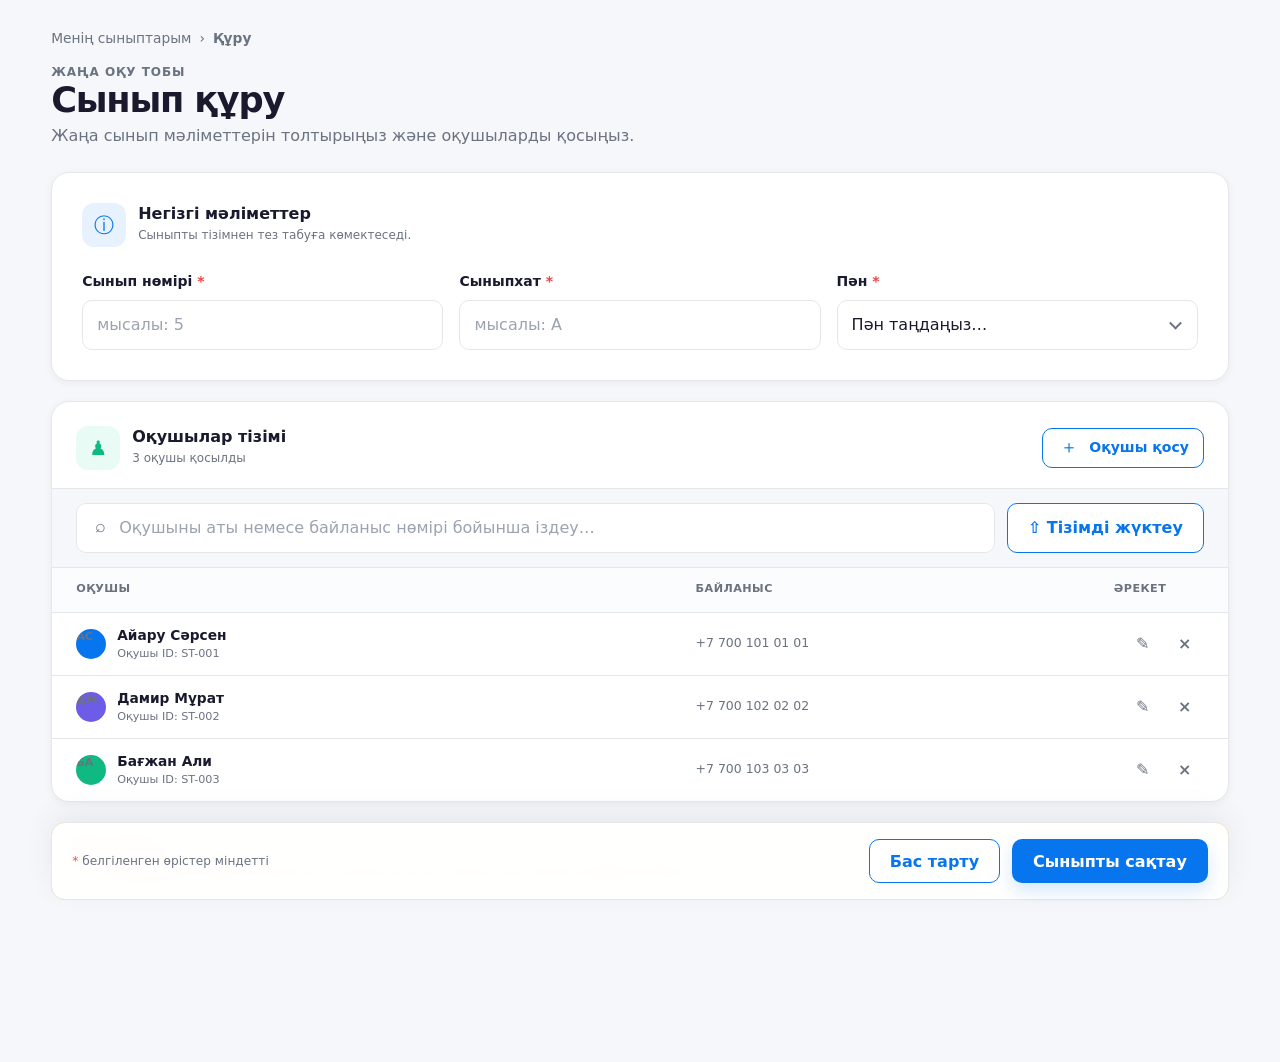
==== commit d75d49b9: "Use optional student contact numbers" ====
--- a/class-create.html
+++ b/class-create.html
@@ -32,12 +32,12 @@
             <div class="panel-heading-main"><span class="icon-box" aria-hidden="true" style="color:var(--success);background:var(--success-soft)">♟</span><div><h2 id="students-title">Оқушылар тізімі</h2><p data-student-count>3 оқушы қосылды</p></div></div>
             <button class="btn btn-secondary btn-sm" type="button" data-action="add-student"><span class="icon" aria-hidden="true">＋</span>Оқушы қосу</button>
           </div>
-          <div class="roster-toolbar"><label class="search-wrap"><span class="icon" aria-hidden="true">⌕</span><span class="sr-only">Оқушыны іздеу</span><input class="control" type="search" data-student-search placeholder="Оқушыны аты немесе email бойынша іздеу…"></label><button class="btn btn-secondary" type="button" data-action="import-students">⇧ Тізімді жүктеу</button></div>
+          <div class="roster-toolbar"><label class="search-wrap"><span class="icon" aria-hidden="true">⌕</span><span class="sr-only">Оқушыны іздеу</span><input class="control" type="search" data-student-search placeholder="Оқушыны аты немесе байланыс нөмірі бойынша іздеу…"></label><button class="btn btn-secondary" type="button" data-action="import-students">⇧ Тізімді жүктеу</button></div>
           <div class="student-list-head" aria-hidden="true"><span>Оқушы</span><span>Байланыс</span><span>Әрекет</span></div>
           <ol class="student-list" data-student-list>
-            <li class="student-row"><div class="student-person"><span class="student-avatar">АС</span><div><strong>Айару Сәрсен</strong><span>Оқушы ID: ST-001</span></div></div><span class="student-contact">aiaru.sarsen@school.kz</span><span class="tag tag-green">Қосылды</span><div class="student-actions"><button class="tool-btn" type="button" aria-label="Айару Сәрсенді өңдеу">✎</button><button class="tool-btn" type="button" aria-label="Айару Сәрсенді жою">×</button></div></li>
-            <li class="student-row"><div class="student-person"><span class="student-avatar purple">ДМ</span><div><strong>Дамир Мұрат</strong><span>Оқушы ID: ST-002</span></div></div><span class="student-contact">damir.murat@school.kz</span><span class="tag tag-green">Қосылды</span><div class="student-actions"><button class="tool-btn" type="button" aria-label="Дамир Мұратты өңдеу">✎</button><button class="tool-btn" type="button" aria-label="Дамир Мұратты жою">×</button></div></li>
-            <li class="student-row"><div class="student-person"><span class="student-avatar green">БА</span><div><strong>Бағжан Али</strong><span>Оқушы ID: ST-003</span></div></div><span class="student-contact">bagzhan.ali@school.kz</span><span class="tag tag-green">Қосылды</span><div class="student-actions"><button class="tool-btn" type="button" aria-label="Бағжан Алиді өңдеу">✎</button><button class="tool-btn" type="button" aria-label="Бағжан Алиді жою">×</button></div></li>
+            <li class="student-row"><div class="student-person"><span class="student-avatar">АС</span><div><strong>Айару Сәрсен</strong><span>Оқушы ID: ST-001</span></div></div><span class="student-contact">+7 700 101 01 01</span><span class="tag tag-green">Қосылды</span><div class="student-actions"><button class="tool-btn" type="button" aria-label="Айару Сәрсенді өңдеу">✎</button><button class="tool-btn" type="button" aria-label="Айару Сәрсенді жою">×</button></div></li>
+            <li class="student-row"><div class="student-person"><span class="student-avatar purple">ДМ</span><div><strong>Дамир Мұрат</strong><span>Оқушы ID: ST-002</span></div></div><span class="student-contact">+7 700 102 02 02</span><span class="tag tag-green">Қосылды</span><div class="student-actions"><button class="tool-btn" type="button" aria-label="Дамир Мұратты өңдеу">✎</button><button class="tool-btn" type="button" aria-label="Дамир Мұратты жою">×</button></div></li>
+            <li class="student-row"><div class="student-person"><span class="student-avatar green">БА</span><div><strong>Бағжан Али</strong><span>Оқушы ID: ST-003</span></div></div><span class="student-contact">+7 700 103 03 03</span><span class="tag tag-green">Қосылды</span><div class="student-actions"><button class="tool-btn" type="button" aria-label="Бағжан Алиді өңдеу">✎</button><button class="tool-btn" type="button" aria-label="Бағжан Алиді жою">×</button></div></li>
           </ol>
         </section>
 
--- a/styles.css
+++ b/styles.css
@@ -294,6 +294,7 @@
 .panel-heading p { margin: 0; color: var(--text-soft); font-size: 0.75rem; }
 .class-fields { display: grid; grid-template-columns: repeat(3, minmax(0, 1fr)); gap: 16px; }
 .required { color: var(--error); }
+.optional { color: var(--text-secondary); font-size: 0.82em; font-weight: 500; }
 .roster-panel { padding: 0; overflow: hidden; scroll-margin-top: 18px; }
 .roster-panel .panel-heading { padding: 24px 24px 18px; margin: 0; }
 .roster-toolbar { display: grid; grid-template-columns: minmax(220px, 1fr) auto; gap: 12px; padding: 14px 24px; border-top: 1px solid var(--border); border-bottom: 1px solid var(--border); background: var(--surface); }
